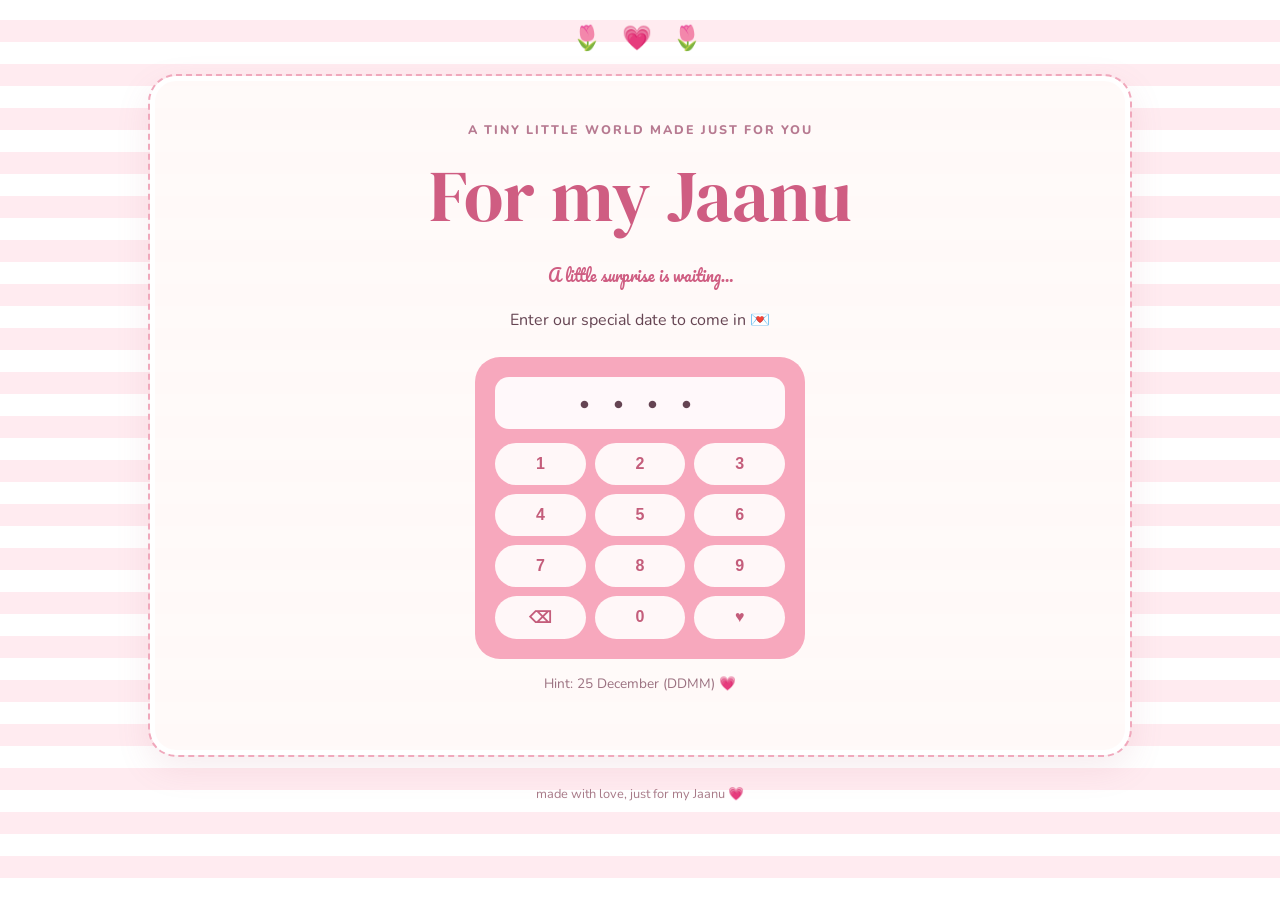
==== index.html @ 43b385f3 "Add files via upload" ====
<!doctype html><html lang="en"><head><meta charset="utf-8"><meta name="viewport" content="width=device-width,initial-scale=1"><title>A little surprise | For Jaanu</title><link rel="stylesheet" href="style.css"></head><body><main class="wrap"><div class="hearts">🌷 💗 🌷</div>
<section class="panel center"><div class="sub">a tiny little world made just for you</div><h1>For my Jaanu</h1><p class="script">A little surprise is waiting…</p><p>Enter our special date to come in 💌</p>
<div class="keypad"><div class="display" id="display">• • • •</div><div class="keys">
<button onclick="press('1')">1</button><button onclick="press('2')">2</button><button onclick="press('3')">3</button><button onclick="press('4')">4</button><button onclick="press('5')">5</button><button onclick="press('6')">6</button><button onclick="press('7')">7</button><button onclick="press('8')">8</button><button onclick="press('9')">9</button><button onclick="clearCode()">⌫</button><button onclick="press('0')">0</button><button onclick="unlock()">♥</button>
</div></div><p class="note">Hint: 25 December (DDMM) 💗</p><p id="error" class="note" aria-live="polite"></p></section>
<footer>made with love, just for my Jaanu 💗</footer></main><script src="script.js"></script></body></html>
---- style.css ----
@import url('https://fonts.googleapis.com/css2?family=DM+Serif+Display&family=Nunito:wght@400;600;700;800&family=Pacifico&display=swap');
:root{--pink:#f5a6bb;--deep:#cf5d82;--ink:#654452;--line:#f5d5df}*{box-sizing:border-box}body{margin:0;min-height:100vh;color:var(--ink);font-family:Nunito,sans-serif;background:repeating-linear-gradient(0deg,#fff 0 22px,#ffebf0 22px 44px)}.wrap{width:min(980px,92%);margin:auto;padding:22px 0 55px}.panel{background:#fffaf9ed;border:5px solid white;outline:2px dashed #f0a8bc;border-radius:26px;box-shadow:0 12px 35px #b75e7620;padding:clamp(20px,4vw,40px);margin:22px auto}h1,h2{font-family:'DM Serif Display',serif;font-weight:400;text-align:center;margin:8px 0 14px;color:var(--deep)}h1{font-size:clamp(2.4rem,7vw,4.5rem)}h2{font-size:clamp(1.9rem,5vw,2.8rem)}p{text-align:center;line-height:1.8}.script{font-family:Pacifico,cursive;color:var(--deep)}.sub{text-align:center;font-size:.78rem;font-weight:800;letter-spacing:2px;text-transform:uppercase;color:#b77a91}.hearts{text-align:center;font-size:1.5rem;letter-spacing:7px}.nav{display:flex;justify-content:center;flex-wrap:wrap;gap:9px;margin:15px auto 24px}.nav a,.btn{display:inline-block;text-decoration:none;border:0;border-radius:30px;padding:10px 17px;background:#f5a8bd;color:#fff;font-weight:800;box-shadow:0 4px 0 #df829e;cursor:pointer}.btn.alt{background:#d6a2b1}.center{text-align:center}.hidden{display:none!important}.keypad{max-width:330px;margin:22px auto 0;background:#f7a8bd;border-radius:25px;padding:20px}.display{background:#fff8fa;border-radius:14px;text-align:center;padding:12px;font-size:1.3rem;letter-spacing:9px;margin-bottom:14px;min-height:48px}.keys{display:grid;grid-template-columns:repeat(3,1fr);gap:9px}.keys button{border:0;border-radius:30px;padding:12px;background:#fff7f8;color:#c45d7b;font-weight:900;font-size:1rem;cursor:pointer}.letter{background:#fffdf8;border:1px solid var(--line);border-radius:14px;padding:clamp(20px,5vw,38px);max-width:720px;margin:24px auto;box-shadow:0 8px 20px #b75e7615}.letter p{text-align:left;white-space:pre-line}.signature{font-family:Pacifico,cursive;color:var(--deep)}.envelope{width:min(300px,75vw);height:180px;margin:25px auto;background:#ffe0e8;border-radius:12px;display:grid;place-items:center;box-shadow:0 8px 20px #b75e7620;font-size:3.5rem}.grid{display:grid;grid-template-columns:repeat(auto-fit,minmax(190px,1fr));gap:18px;margin-top:24px}.photo{background:white;padding:12px 12px 38px;box-shadow:0 6px 18px #70425320;transform:rotate(-1deg)}.photo:nth-child(even){transform:rotate(2deg)}.photo img{width:100%;height:220px;object-fit:cover;display:block}.photo small{display:block;text-align:center;margin-top:10px;font-family:Pacifico,cursive;color:#9a6074}.note{font-size:.85rem;color:#9b7180}.choice{display:flex;justify-content:center;gap:14px;flex-wrap:wrap;margin:24px}.message{font-family:Pacifico,cursive;color:var(--deep);font-size:1.35rem;min-height:45px;text-align:center}footer{text-align:center;color:#a77a88;font-size:.8rem;margin-top:30px}audio{width:min(100%,460px);display:block;margin:20px auto}@media(max-width:480px){.nav a{padding:9px 12px;font-size:.85rem}.photo img{height:190px}}
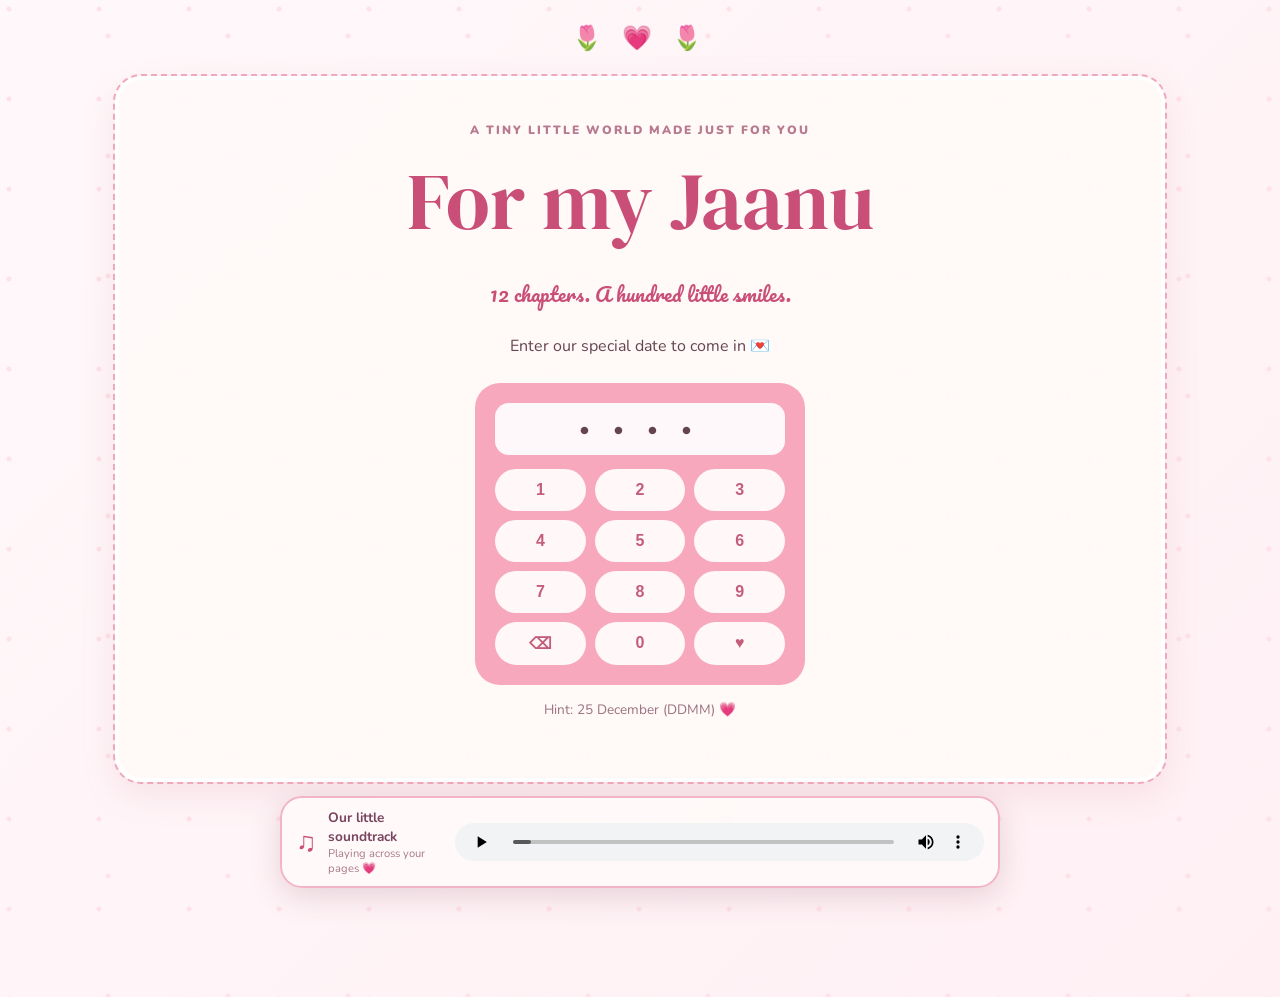
==== commit 1e0d995e: "Add files via upload" ====
--- a/index.html
+++ b/index.html
@@ -1,6 +1,4 @@
-<!doctype html><html lang="en"><head><meta charset="utf-8"><meta name="viewport" content="width=device-width,initial-scale=1"><title>A little surprise | For Jaanu</title><link rel="stylesheet" href="style.css"></head><body><main class="wrap"><div class="hearts">🌷 💗 🌷</div>
-<section class="panel center"><div class="sub">a tiny little world made just for you</div><h1>For my Jaanu</h1><p class="script">A little surprise is waiting…</p><p>Enter our special date to come in 💌</p>
-<div class="keypad"><div class="display" id="display">• • • •</div><div class="keys">
-<button onclick="press('1')">1</button><button onclick="press('2')">2</button><button onclick="press('3')">3</button><button onclick="press('4')">4</button><button onclick="press('5')">5</button><button onclick="press('6')">6</button><button onclick="press('7')">7</button><button onclick="press('8')">8</button><button onclick="press('9')">9</button><button onclick="clearCode()">⌫</button><button onclick="press('0')">0</button><button onclick="unlock()">♥</button>
-</div></div><p class="note">Hint: 25 December (DDMM) 💗</p><p id="error" class="note" aria-live="polite"></p></section>
-<footer>made with love, just for my Jaanu 💗</footer></main><script src="script.js"></script></body></html>+<!doctype html><html lang="en"><head><meta charset="utf-8"><meta name="viewport" content="width=device-width,initial-scale=1"><title>A little surprise | For Jaanu</title><link rel="stylesheet" href="style.css"></head><body><main class="wrap"><div class="hearts">🌷 💗 🌷</div><section class="panel center"><div class="sub">a tiny little world made just for you</div><h1>For my Jaanu</h1><p class="script">12 chapters. A hundred little smiles.</p><p>Enter our special date to come in 💌</p><div class="keypad"><div class="display" id="display">• • • •</div><div class="keys"><button onclick="press('1')">1</button><button onclick="press('2')">2</button><button onclick="press('3')">3</button><button onclick="press('4')">4</button><button onclick="press('5')">5</button><button onclick="press('6')">6</button><button onclick="press('7')">7</button><button onclick="press('8')">8</button><button onclick="press('9')">9</button><button onclick="clearCode()">⌫</button><button onclick="press('0')">0</button><button onclick="unlock()">♥</button></div></div><p class="note">Hint: 25 December (DDMM) 💗</p><p id="error" class="note" aria-live="polite"></p></section><div class="music-dock" aria-label="Site music player">
+  <span class="music-note">♫</span><div class="music-meta"><strong>Our little soundtrack</strong><small>Playing across your pages 💗</small></div>
+  <audio id="siteMusic" controls loop preload="metadata"><source src="music.mp3" type="audio/mpeg">Your browser does not support audio.</audio>
+</div><footer>made with care, just for Jaanu 💗</footer></main><script src="quiz-data.js"></script><script src="script.js"></script></body></html>
--- a/style.css
+++ b/style.css
@@ -1,2 +1,28 @@
-@import url('https://fonts.googleapis.com/css2?family=DM+Serif+Display&family=Nunito:wght@400;600;700;800&family=Pacifico&display=swap');
-:root{--pink:#f5a6bb;--deep:#cf5d82;--ink:#654452;--line:#f5d5df}*{box-sizing:border-box}body{margin:0;min-height:100vh;color:var(--ink);font-family:Nunito,sans-serif;background:repeating-linear-gradient(0deg,#fff 0 22px,#ffebf0 22px 44px)}.wrap{width:min(980px,92%);margin:auto;padding:22px 0 55px}.panel{background:#fffaf9ed;border:5px solid white;outline:2px dashed #f0a8bc;border-radius:26px;box-shadow:0 12px 35px #b75e7620;padding:clamp(20px,4vw,40px);margin:22px auto}h1,h2{font-family:'DM Serif Display',serif;font-weight:400;text-align:center;margin:8px 0 14px;color:var(--deep)}h1{font-size:clamp(2.4rem,7vw,4.5rem)}h2{font-size:clamp(1.9rem,5vw,2.8rem)}p{text-align:center;line-height:1.8}.script{font-family:Pacifico,cursive;color:var(--deep)}.sub{text-align:center;font-size:.78rem;font-weight:800;letter-spacing:2px;text-transform:uppercase;color:#b77a91}.hearts{text-align:center;font-size:1.5rem;letter-spacing:7px}.nav{display:flex;justify-content:center;flex-wrap:wrap;gap:9px;margin:15px auto 24px}.nav a,.btn{display:inline-block;text-decoration:none;border:0;border-radius:30px;padding:10px 17px;background:#f5a8bd;color:#fff;font-weight:800;box-shadow:0 4px 0 #df829e;cursor:pointer}.btn.alt{background:#d6a2b1}.center{text-align:center}.hidden{display:none!important}.keypad{max-width:330px;margin:22px auto 0;background:#f7a8bd;border-radius:25px;padding:20px}.display{background:#fff8fa;border-radius:14px;text-align:center;padding:12px;font-size:1.3rem;letter-spacing:9px;margin-bottom:14px;min-height:48px}.keys{display:grid;grid-template-columns:repeat(3,1fr);gap:9px}.keys button{border:0;border-radius:30px;padding:12px;background:#fff7f8;color:#c45d7b;font-weight:900;font-size:1rem;cursor:pointer}.letter{background:#fffdf8;border:1px solid var(--line);border-radius:14px;padding:clamp(20px,5vw,38px);max-width:720px;margin:24px auto;box-shadow:0 8px 20px #b75e7615}.letter p{text-align:left;white-space:pre-line}.signature{font-family:Pacifico,cursive;color:var(--deep)}.envelope{width:min(300px,75vw);height:180px;margin:25px auto;background:#ffe0e8;border-radius:12px;display:grid;place-items:center;box-shadow:0 8px 20px #b75e7620;font-size:3.5rem}.grid{display:grid;grid-template-columns:repeat(auto-fit,minmax(190px,1fr));gap:18px;margin-top:24px}.photo{background:white;padding:12px 12px 38px;box-shadow:0 6px 18px #70425320;transform:rotate(-1deg)}.photo:nth-child(even){transform:rotate(2deg)}.photo img{width:100%;height:220px;object-fit:cover;display:block}.photo small{display:block;text-align:center;margin-top:10px;font-family:Pacifico,cursive;color:#9a6074}.note{font-size:.85rem;color:#9b7180}.choice{display:flex;justify-content:center;gap:14px;flex-wrap:wrap;margin:24px}.message{font-family:Pacifico,cursive;color:var(--deep);font-size:1.35rem;min-height:45px;text-align:center}footer{text-align:center;color:#a77a88;font-size:.8rem;margin-top:30px}audio{width:min(100%,460px);display:block;margin:20px auto}@media(max-width:480px){.nav a{padding:9px 12px;font-size:.85rem}.photo img{height:190px}}+
+@import url('https://fonts.googleapis.com/css2?family=DM+Serif+Display&family=Nunito:wght@400;600;700;800;900&family=Pacifico&display=swap');
+:root{--pink:#f5a6bb;--deep:#c94f79;--ink:#654452;--cream:#fffaf9;--line:#f5d5df;--plum:#78445f}
+*{box-sizing:border-box}html{scroll-behavior:smooth}body{margin:0;min-height:100vh;color:var(--ink);font-family:Nunito,sans-serif;background:radial-gradient(circle at 10% 10%,#ffe1e9 0 2px,transparent 3px),radial-gradient(circle at 90% 30%,#ffe1e9 0 2px,transparent 3px),linear-gradient(135deg,#fff8fa,#fff0f4);background-size:90px 90px,120px 120px,auto}
+.wrap{width:min(1050px,93%);margin:auto;padding:22px 0 55px}.top{display:flex;justify-content:space-between;align-items:center;gap:12px;flex-wrap:wrap}.brand{font-family:Pacifico,cursive;color:var(--deep);font-size:1.35rem}.sub{text-align:center;font-size:.75rem;font-weight:900;letter-spacing:2px;text-transform:uppercase;color:#b77a91}.hearts{text-align:center;font-size:1.5rem;letter-spacing:7px;animation:float 3s ease-in-out infinite}
+.nav{display:flex;justify-content:center;flex-wrap:wrap;gap:8px;margin:16px auto 24px}.nav a,.btn{display:inline-block;text-decoration:none;border:0;border-radius:30px;padding:10px 16px;background:var(--pink);color:white;font-weight:900;box-shadow:0 4px 0 #df829e;cursor:pointer;transition:.2s}.nav a:hover,.btn:hover{transform:translateY(-3px);filter:saturate(1.15)}.nav a.active{background:var(--deep)}
+.panel{background:#fffaf9ed;border:4px solid white;outline:2px dashed #f0a8bc;border-radius:26px;box-shadow:0 12px 35px #b75e7620;padding:clamp(20px,4vw,42px);margin:22px auto}
+h1,h2,h3{font-family:'DM Serif Display',serif;font-weight:400;text-align:center;margin:8px 0 14px;color:var(--deep)}h1{font-size:clamp(2.5rem,7vw,5rem)}h2{font-size:clamp(1.9rem,5vw,3rem)}h3{font-size:1.5rem}p{text-align:center;line-height:1.8}.script{font-family:Pacifico,cursive;color:var(--deep);font-size:1.25rem}.center{text-align:center}.muted{color:#9b7180;font-size:.9rem}.letter{background:#fffdf8;border:1px solid var(--line);border-radius:16px;padding:clamp(20px,5vw,38px);max-width:760px;margin:24px auto;box-shadow:0 8px 20px #b75e7615}.letter p{text-align:left;white-space:pre-line}.signature{font-family:Pacifico,cursive;color:var(--deep)}
+.grid{display:grid;grid-template-columns:repeat(auto-fit,minmax(210px,1fr));gap:17px;margin-top:24px}.tile{background:white;border:1px solid var(--line);border-radius:20px;padding:20px;box-shadow:0 7px 20px #70425312;text-align:center;transition:.2s}.tile:hover{transform:translateY(-4px) rotate(-.5deg)}.tile .emoji{font-size:2.2rem}.tile p{text-align:center}.photo{background:white;padding:11px 11px 30px;box-shadow:0 6px 18px #70425320;transform:rotate(-1deg);border-radius:5px}.photo:nth-child(even){transform:rotate(1.5deg)}.photo img{width:100%;height:230px;object-fit:cover;display:block;border-radius:3px;background:#ffe7ee}.photo small{display:block;text-align:center;margin-top:10px;font-family:Pacifico,cursive;color:#9a6074}.photo img:not([src]),.photo img[src=""]{visibility:hidden}
+.choice{display:flex;justify-content:center;gap:12px;flex-wrap:wrap;margin:22px}.message{font-family:Pacifico,cursive;color:var(--deep);font-size:1.3rem;min-height:45px;text-align:center}.note{font-size:.85rem;color:#9b7180}.pill{display:inline-block;background:#ffe6ed;border-radius:30px;padding:6px 12px;color:var(--deep);font-weight:900;font-size:.8rem}
+.keypad{max-width:330px;margin:22px auto 0;background:#f7a8bd;border-radius:25px;padding:20px}.display{background:#fff8fa;border-radius:14px;text-align:center;padding:12px;font-size:1.3rem;letter-spacing:9px;margin-bottom:14px;min-height:48px}.keys{display:grid;grid-template-columns:repeat(3,1fr);gap:9px}.keys button,.answer{border:0;border-radius:30px;padding:12px;background:#fff7f8;color:#c45d7b;font-weight:900;font-size:1rem;cursor:pointer}
+.progress{height:9px;background:#ffe4ec;border-radius:20px;overflow:hidden;margin:16px 0}.progress span{display:block;height:100%;width:0;background:linear-gradient(90deg,#f5a6bb,#c94f79);transition:.3s}
+.reveal{display:none;background:#fff0f5;border:1px dashed var(--pink);border-radius:18px;padding:18px;margin:18px auto;text-align:center}.reveal.show{display:block;animation:pop .35s ease}.scratch{background:linear-gradient(110deg,#f6b2c5,#e88eaa);color:white;border-radius:18px;padding:24px;cursor:pointer;user-select:none}.scratch.open{background:#fff0f5;color:var(--deep)}
+.timeline{border-left:3px dashed #ed9ab2;margin:25px auto;max-width:700px;padding-left:22px}.event{position:relative;background:white;padding:15px 18px;border-radius:15px;margin:16px 0;box-shadow:0 5px 15px #70425312}.event:before{content:"💗";position:absolute;left:-34px;top:15px}.event h3{text-align:left;margin:0}.event p{text-align:left;margin-bottom:0}
+footer{text-align:center;color:#a77a88;font-size:.8rem;margin-top:30px}.upload{display:inline-block;background:#fff0f5;padding:12px;border-radius:12px}audio{width:min(100%,460px);display:block;margin:20px auto}
+.spark{position:fixed;pointer-events:none;z-index:10;animation:rise 2.5s ease-out forwards;font-size:20px}
+@keyframes float{50%{transform:translateY(-7px)}}@keyframes pop{from{transform:scale(.92);opacity:0}to{transform:scale(1);opacity:1}}@keyframes rise{to{transform:translateY(-110vh) rotate(30deg);opacity:0}}
+@media(max-width:520px){.nav a{padding:9px 12px;font-size:.82rem}.photo img{height:190px}.top{justify-content:center}}
+
+/* Shared music dock and quiz arcade */
+body{padding-bottom:112px}
+.music-dock{position:fixed;z-index:50;left:50%;bottom:12px;transform:translateX(-50%);width:min(720px,calc(100% - 22px));display:flex;align-items:center;gap:12px;padding:10px 14px;background:#fffaf9f2;border:2px solid #f2b4c7;border-radius:22px;box-shadow:0 8px 30px #79425330;backdrop-filter:blur(12px)}
+.music-note{font-size:1.7rem;color:#c94f79}.music-meta{display:flex;flex-direction:column;min-width:115px;color:#78445f;font-size:.85rem}.music-meta small{font-size:.7rem;color:#a77a88}.music-dock audio{width:100%;min-width:130px;height:38px;margin:0}
+.score-chip{width:max-content;max-width:100%;margin:0 auto 12px;background:#fff0f5;border:1px solid #f2c0ce;border-radius:30px;padding:7px 13px;text-align:center;color:#a4476a;font-size:.83rem;font-weight:900}
+.quiz-question{text-align:left;background:#fff;border:1px solid #f5d5df;border-radius:18px;padding:18px;margin:14px 0;box-shadow:0 5px 15px #7042530c}
+.quiz-question h3{text-align:left;font-size:1.2rem;margin:0 0 12px}.quiz-option{display:flex;align-items:center;gap:9px;padding:9px 11px;margin:6px 0;border-radius:12px;background:#fff7f9;cursor:pointer}.quiz-option:hover{background:#ffe9f0}.quiz-option input{accent-color:#c94f79}
+.quiz-submit{display:block;margin:22px auto}.quiz-result{display:none;text-align:center;background:#fff0f5;border:2px dashed #efa6bd;border-radius:20px;padding:20px;margin:20px 0}.quiz-result.show{display:block;animation:pop .3s ease}.score-big{font-family:'DM Serif Display',serif;font-size:3rem;color:#c94f79}.quiz-actions{display:flex;justify-content:center;gap:10px;flex-wrap:wrap}
+@media(max-width:560px){.music-dock{gap:7px;padding:8px 10px}.music-meta{min-width:85px;font-size:.72rem}.music-meta small{font-size:.62rem}.music-note{display:none}.music-dock audio{height:34px}.nav{padding-bottom:4px}}
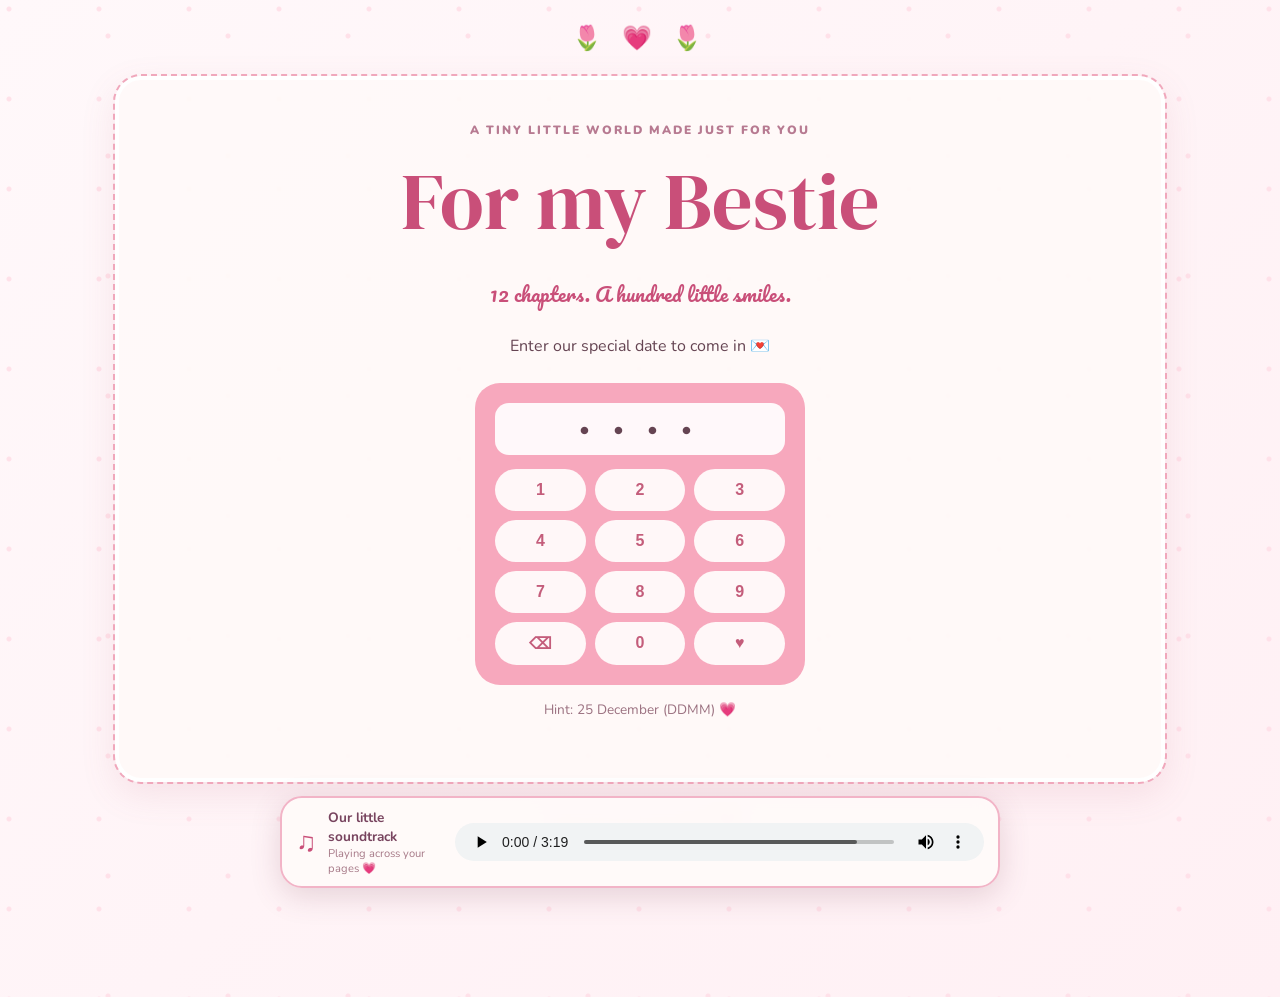
==== commit 79623adb: "Add files via upload" ====
--- a/index.html
+++ b/index.html
@@ -1,4 +1,4 @@
-<!doctype html><html lang="en"><head><meta charset="utf-8"><meta name="viewport" content="width=device-width,initial-scale=1"><title>A little surprise | For Jaanu</title><link rel="stylesheet" href="style.css"></head><body><main class="wrap"><div class="hearts">🌷 💗 🌷</div><section class="panel center"><div class="sub">a tiny little world made just for you</div><h1>For my Jaanu</h1><p class="script">12 chapters. A hundred little smiles.</p><p>Enter our special date to come in 💌</p><div class="keypad"><div class="display" id="display">• • • •</div><div class="keys"><button onclick="press('1')">1</button><button onclick="press('2')">2</button><button onclick="press('3')">3</button><button onclick="press('4')">4</button><button onclick="press('5')">5</button><button onclick="press('6')">6</button><button onclick="press('7')">7</button><button onclick="press('8')">8</button><button onclick="press('9')">9</button><button onclick="clearCode()">⌫</button><button onclick="press('0')">0</button><button onclick="unlock()">♥</button></div></div><p class="note">Hint: 25 December (DDMM) 💗</p><p id="error" class="note" aria-live="polite"></p></section><div class="music-dock" aria-label="Site music player">
+<!doctype html><html lang="en"><head><meta charset="utf-8"><meta name="viewport" content="width=device-width,initial-scale=1"><title>A little surprise | For Bestie</title><link rel="stylesheet" href="style.css"></head><body><main class="wrap"><div class="hearts">🌷 💗 🌷</div><section class="panel center"><div class="sub">a tiny little world made just for you</div><h1>For my Bestie</h1><p class="script">12 chapters. A hundred little smiles.</p><p>Enter our special date to come in 💌</p><div class="keypad"><div class="display" id="display">• • • •</div><div class="keys"><button onclick="press('1')">1</button><button onclick="press('2')">2</button><button onclick="press('3')">3</button><button onclick="press('4')">4</button><button onclick="press('5')">5</button><button onclick="press('6')">6</button><button onclick="press('7')">7</button><button onclick="press('8')">8</button><button onclick="press('9')">9</button><button onclick="clearCode()">⌫</button><button onclick="press('0')">0</button><button onclick="unlock()">♥</button></div></div><p class="note">Hint: 25 December (DDMM) 💗</p><p id="error" class="note" aria-live="polite"></p></section><div class="music-dock" aria-label="Site music player">
   <span class="music-note">♫</span><div class="music-meta"><strong>Our little soundtrack</strong><small>Playing across your pages 💗</small></div>
   <audio id="siteMusic" controls loop preload="metadata"><source src="music.mp3" type="audio/mpeg">Your browser does not support audio.</audio>
-</div><footer>made with care, just for Jaanu 💗</footer></main><script src="quiz-data.js"></script><script src="script.js"></script></body></html>+</div><footer>made with care, just for Bestie 💗</footer></main><script src="quiz-data.js"></script><script src="script.js"></script></body></html>
--- a/style.css
+++ b/style.css
@@ -11,7 +11,6 @@
 .keypad{max-width:330px;margin:22px auto 0;background:#f7a8bd;border-radius:25px;padding:20px}.display{background:#fff8fa;border-radius:14px;text-align:center;padding:12px;font-size:1.3rem;letter-spacing:9px;margin-bottom:14px;min-height:48px}.keys{display:grid;grid-template-columns:repeat(3,1fr);gap:9px}.keys button,.answer{border:0;border-radius:30px;padding:12px;background:#fff7f8;color:#c45d7b;font-weight:900;font-size:1rem;cursor:pointer}
 .progress{height:9px;background:#ffe4ec;border-radius:20px;overflow:hidden;margin:16px 0}.progress span{display:block;height:100%;width:0;background:linear-gradient(90deg,#f5a6bb,#c94f79);transition:.3s}
 .reveal{display:none;background:#fff0f5;border:1px dashed var(--pink);border-radius:18px;padding:18px;margin:18px auto;text-align:center}.reveal.show{display:block;animation:pop .35s ease}.scratch{background:linear-gradient(110deg,#f6b2c5,#e88eaa);color:white;border-radius:18px;padding:24px;cursor:pointer;user-select:none}.scratch.open{background:#fff0f5;color:var(--deep)}
-.timeline{border-left:3px dashed #ed9ab2;margin:25px auto;max-width:700px;padding-left:22px}.event{position:relative;background:white;padding:15px 18px;border-radius:15px;margin:16px 0;box-shadow:0 5px 15px #70425312}.event:before{content:"💗";position:absolute;left:-34px;top:15px}.event h3{text-align:left;margin:0}.event p{text-align:left;margin-bottom:0}
 footer{text-align:center;color:#a77a88;font-size:.8rem;margin-top:30px}.upload{display:inline-block;background:#fff0f5;padding:12px;border-radius:12px}audio{width:min(100%,460px);display:block;margin:20px auto}
 .spark{position:fixed;pointer-events:none;z-index:10;animation:rise 2.5s ease-out forwards;font-size:20px}
 @keyframes float{50%{transform:translateY(-7px)}}@keyframes pop{from{transform:scale(.92);opacity:0}to{transform:scale(1);opacity:1}}@keyframes rise{to{transform:translateY(-110vh) rotate(30deg);opacity:0}}
@@ -26,3 +25,9 @@
 .quiz-question h3{text-align:left;font-size:1.2rem;margin:0 0 12px}.quiz-option{display:flex;align-items:center;gap:9px;padding:9px 11px;margin:6px 0;border-radius:12px;background:#fff7f9;cursor:pointer}.quiz-option:hover{background:#ffe9f0}.quiz-option input{accent-color:#c94f79}
 .quiz-submit{display:block;margin:22px auto}.quiz-result{display:none;text-align:center;background:#fff0f5;border:2px dashed #efa6bd;border-radius:20px;padding:20px;margin:20px 0}.quiz-result.show{display:block;animation:pop .3s ease}.score-big{font-family:'DM Serif Display',serif;font-size:3rem;color:#c94f79}.quiz-actions{display:flex;justify-content:center;gap:10px;flex-wrap:wrap}
 @media(max-width:560px){.music-dock{gap:7px;padding:8px 10px}.music-meta{min-width:85px;font-size:.72rem}.music-meta small{font-size:.62rem}.music-note{display:none}.music-dock audio{height:34px}.nav{padding-bottom:4px}}
+
+/* Jaanu scrapbook photos */
+.scrapbook-gallery .photo { overflow: hidden; }
+.scrapbook-gallery .photo img { display: block; width: 100%; height: 300px; object-fit: cover; object-position: center; border-radius: 14px; }
+.scrapbook-gallery .photo small { display: block; padding: 10px 4px 2px; }
+@media (max-width: 600px) { .scrapbook-gallery .photo img { height: 260px; } }
